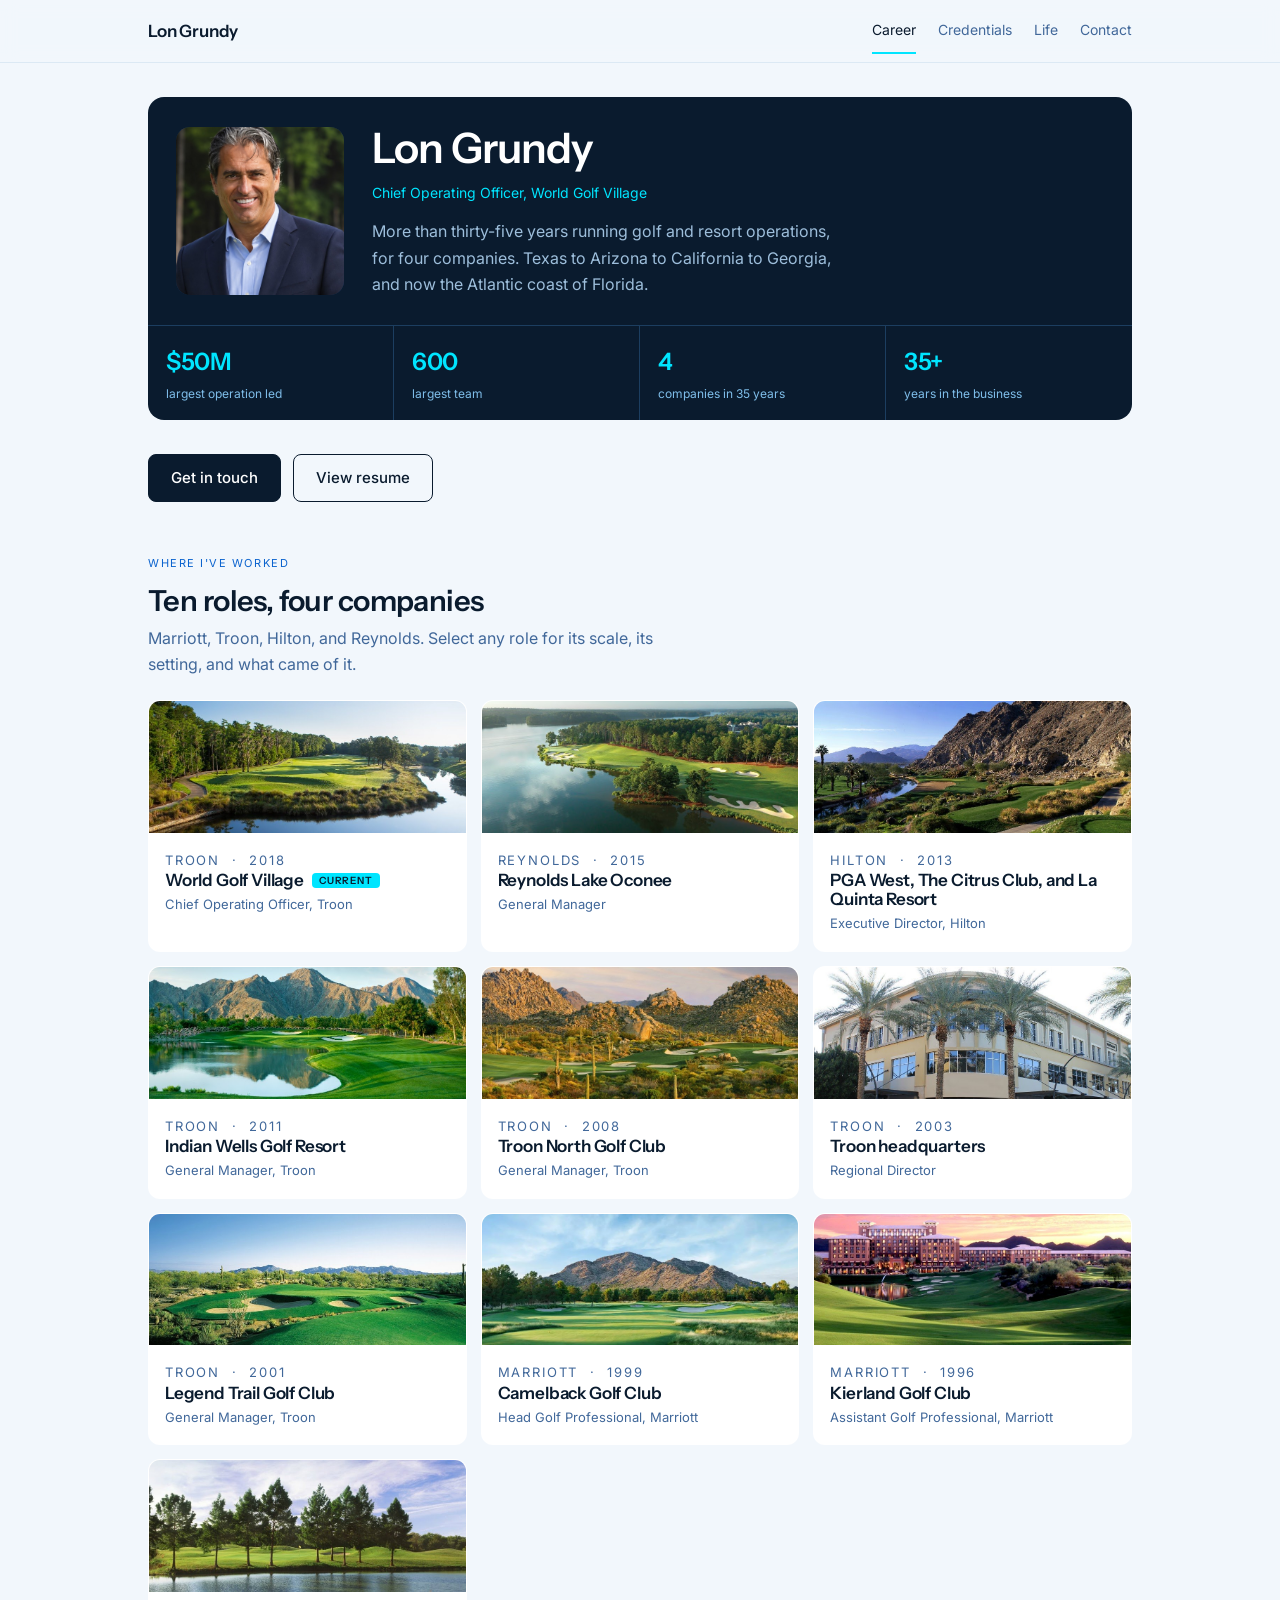
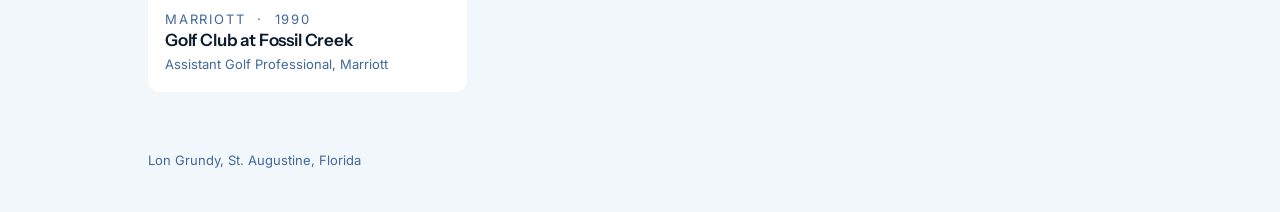
==== index.html @ 01313cba "Add files via upload" ====
<!DOCTYPE html>
<html lang="en">
<head>
<meta charset="utf-8">
<meta name="viewport" content="width=device-width, initial-scale=1">
<title>Lon Grundy — golf and resort operations</title>
<meta name="description" content="More than thirty-five years running golf and resort operations for four companies: Marriott, Troon, Hilton and Reynolds. Currently Chief Operating Officer at World Golf Village.">
<meta property="og:title" content="Lon Grundy — golf and resort operations">
<meta property="og:description" content="More than thirty-five years, four companies. Currently COO at World Golf Village.">
<meta property="og:type" content="profile">
<meta property="og:url" content="https://longrundy.com">
<meta property="og:image" content="https://longrundy.com/lon.jpg">
<link rel="preconnect" href="https://fonts.googleapis.com">
<link rel="preconnect" href="https://fonts.gstatic.com" crossorigin>
<link href="https://fonts.googleapis.com/css2?family=Instrument+Sans:wght@400;500;600&family=Inter:wght@400;500;600&display=swap" rel="stylesheet">
<link rel="stylesheet" href="styles.css">
</head>
<body>

<a class="skip" href="#main">Skip to content</a>

<header class="topbar">
  <div class="wrap topbar-in">
    <a class="brand" href="#career">Lon Grundy</a>
    <nav class="nav" aria-label="Sections">
      <a href="#career" data-nav="career">Career</a>
      <a href="#credentials" data-nav="credentials">Credentials</a>
      <a href="#life" data-nav="life">Life</a>
      <a href="#contact" data-nav="contact">Contact</a>
    </nav>
  </div>
</header>

<main id="main">

  <article class="view" id="view-career" data-title="Career">
    <div class="wrap">

      <section class="hero-band">
        <div class="hero-top">
          <img class="hero-portrait" src="lon.jpg" alt="Lon Grundy" onerror="this.style.visibility='hidden'">
          <div>
            <h1>Lon Grundy</h1>
            <p class="hero-role">Chief Operating Officer, World Golf Village</p>
            <p class="hero-lede">More than thirty-five years running golf and resort operations, for four companies. Texas to Arizona to California to Georgia, and now the Atlantic coast of Florida.</p>
          </div>
        </div>
        <div class="hero-stats">
          <div><b>$50M</b><span>largest operation led</span></div>
          <div><b>600</b><span>largest team</span></div>
          <div><b>4</b><span>companies in 35 years</span></div>
          <div><b>35+</b><span>years in the business</span></div>
        </div>
      </section>

      <p class="btnrow" style="margin: 0 0 52px;">
        <a class="btn btn-solid" href="mailto:lon@longrundy.com">Get in touch</a>
        <a class="btn" href="Grundy,%20Lon%20Resume.pdf">View resume</a>
      </p>

      <section class="sec">
        <p class="label">WHERE I'VE WORKED</p>
        <h2>Ten roles, four companies</h2>
        <p class="sec-intro">Marriott, Troon, Hilton, and Reynolds. Select any role for its scale, its setting, and what came of it.</p>
        <div class="grid">
          <a class="card" href="#wgv">
            <img class="card-img" src="wgv.jpg" alt="A course at World Golf Village" loading="lazy" onerror="this.style.visibility='hidden'">
            <div class="card-body">
              <p class="card-label">TROON &nbsp;&middot;&nbsp; 2018</p>
              <h3>World Golf Village<span class="card-now">CURRENT</span></h3>
              <p>Chief Operating Officer, Troon</p>
            </div>
          </a>
          <a class="card" href="#reynolds">
            <img class="card-img" src="reynolds.jpg" alt="A course at Reynolds Lake Oconee" loading="lazy" onerror="this.style.visibility='hidden'">
            <div class="card-body">
              <p class="card-label">REYNOLDS &nbsp;&middot;&nbsp; 2015</p>
              <h3>Reynolds Lake Oconee</h3>
              <p>General Manager</p>
            </div>
          </a>
          <a class="card" href="#pgawest">
            <img class="card-img" src="pgawest.jpg" alt="A course at PGA West, The Citrus Club, and La Quinta Resort" loading="lazy" onerror="this.style.visibility='hidden'">
            <div class="card-body">
              <p class="card-label">HILTON &nbsp;&middot;&nbsp; 2013</p>
              <h3>PGA West, The Citrus Club, and La Quinta Resort</h3>
              <p>Executive Director, Hilton</p>
            </div>
          </a>
          <a class="card" href="#indianwells">
            <img class="card-img" src="indianwells.jpg" alt="A course at Indian Wells Golf Resort" loading="lazy" onerror="this.style.visibility='hidden'">
            <div class="card-body">
              <p class="card-label">TROON &nbsp;&middot;&nbsp; 2011</p>
              <h3>Indian Wells Golf Resort</h3>
              <p>General Manager, Troon</p>
            </div>
          </a>
          <a class="card" href="#troonnorth">
            <img class="card-img" src="troonnorth.jpg" alt="A course at Troon North Golf Club" loading="lazy" onerror="this.style.visibility='hidden'">
            <div class="card-body">
              <p class="card-label">TROON &nbsp;&middot;&nbsp; 2008</p>
              <h3>Troon North Golf Club</h3>
              <p>General Manager, Troon</p>
            </div>
          </a>
          <a class="card" href="#troon">
            <img class="card-img" src="troon.jpg" alt="A course at Troon headquarters" loading="lazy" onerror="this.style.visibility='hidden'">
            <div class="card-body">
              <p class="card-label">TROON &nbsp;&middot;&nbsp; 2003</p>
              <h3>Troon headquarters</h3>
              <p>Regional Director</p>
            </div>
          </a>
          <a class="card" href="#legendtrail">
            <img class="card-img" src="legendtrail.jpg" alt="A course at Legend Trail Golf Club" loading="lazy" onerror="this.style.visibility='hidden'">
            <div class="card-body">
              <p class="card-label">TROON &nbsp;&middot;&nbsp; 2001</p>
              <h3>Legend Trail Golf Club</h3>
              <p>General Manager, Troon</p>
            </div>
          </a>
          <a class="card" href="#camelback">
            <img class="card-img" src="camelback.jpg" alt="A course at Camelback Golf Club" loading="lazy" onerror="this.style.visibility='hidden'">
            <div class="card-body">
              <p class="card-label">MARRIOTT &nbsp;&middot;&nbsp; 1999</p>
              <h3>Camelback Golf Club</h3>
              <p>Head Golf Professional, Marriott</p>
            </div>
          </a>
          <a class="card" href="#kierland">
            <img class="card-img" src="kierland.jpg" alt="A course at Kierland Golf Club" loading="lazy" onerror="this.style.visibility='hidden'">
            <div class="card-body">
              <p class="card-label">MARRIOTT &nbsp;&middot;&nbsp; 1996</p>
              <h3>Kierland Golf Club</h3>
              <p>Assistant Golf Professional, Marriott</p>
            </div>
          </a>
          <a class="card" href="#fossilcreek">
            <img class="card-img" src="fossilcreek.jpg" alt="A course at Golf Club at Fossil Creek" loading="lazy" onerror="this.style.visibility='hidden'">
            <div class="card-body">
              <p class="card-label">MARRIOTT &nbsp;&middot;&nbsp; 1990</p>
              <h3>Golf Club at Fossil Creek</h3>
              <p>Assistant Golf Professional, Marriott</p>
            </div>
          </a>
        </div>
      </section>
    </div>
  </article>

  <article class="view" id="view-wgv" data-title="World Golf Village" hidden>
    <div class="wrap">
      <a class="back" href="#career">&larr; All roles</a>
      <header class="club-head">
        <p class="label">TROON &nbsp;&middot;&nbsp; 2018</p>
        <h1>World Golf Village</h1>
        <p class="meta">Chief Operating Officer, Troon. St. Augustine, Florida. 2018 to present.</p>
      </header>
      <figure class="club-shot"><img src="wgv.jpg" alt="A course at World Golf Village" loading="lazy" onerror="this.closest('.club-shot').remove()"></figure>
      <div class="strip"><div><b>75k</b><span>rounds a year</span></div><div><b>160</b><span>associates</span></div><div><b>700</b><span>club members</span></div><div><b>2</b><span>championship courses</span></div></div>
      <p class="body-copy">Overall management of the King &amp; Bear and Slammer &amp; Squire courses for the world's largest golf management company. Two top-ranked championship courses, a team of 160 associates, and two clubhouses with two restaurants and two retail shops serving 700 club members plus guests of a 300-room Marriott resort. Golf, retail, food and beverage, catering, membership, marketing, agronomy, accounting, and human resources all report in.</p>
      <p class="btnrow" style="margin-top:30px;"><a class="btn" href="#career">Back to all roles</a></p>
    </div>
  </article>

  <article class="view" id="view-reynolds" data-title="Reynolds Lake Oconee" hidden>
    <div class="wrap">
      <a class="back" href="#career">&larr; All roles</a>
      <header class="club-head">
        <p class="label">REYNOLDS &nbsp;&middot;&nbsp; 2015</p>
        <h1>Reynolds Lake Oconee</h1>
        <p class="meta">General Manager. Greensboro, Georgia. 2015 to 2018.</p>
      </header>
      <figure class="club-shot"><img src="reynolds.jpg" alt="A course at Reynolds Lake Oconee" loading="lazy" onerror="this.closest('.club-shot').remove()"></figure>
      <div class="strip"><div><b>$40M</b><span>annual revenue</span></div><div><b>600</b><span>employees</span></div><div><b>117</b><span>holes of golf</span></div><div><b>3,500</b><span>memberships</span></div></div>
      <p class="body-copy">All operations across roughly 11,000 acres in northeast Georgia: 117 holes designed by some of the biggest names in the game, six clubhouses, six food and beverage outlets, eleven retail outlets, the Reynolds Kingdom of Golf, four marinas, a wellness center, four pools, two water parks, an award-winning tennis center, and four family parks.</p>
        <p class="label">WHAT CAME OF IT</p>
        <ul class="wins">
          <li>Member dues up 23 percent, golf revenue up 15 percent, food and beverage up 58 percent, and golf retail up 24 percent during my initial tenure.</li>
          <li>Recruited and developed seven new director-level department heads, and created two new roles, golf sales director and events director, to drive outside business for golf, weddings, and corporate meetings.</li>
          <li>Opened The National Tavern, a non-traditional gastropub that produces more covers than every other restaurant on property combined.</li>
          <li>Renovated and reopened Eighty8 Kitchen + Cocktails, which beat every historical figure recorded before the renovation in its first year.</li>
          <li>Built the first daily member and guest feedback program at Reynolds and collected more than 15,000 surveys in two years.</li>
          <li>Rebuilt a poolside cafe into a year-round market with grab-and-go and made-to-order menus, and added poolside food and beverage service.</li>
          <li>Negotiated a six-course turf equipment lease and a 470-car golf fleet lease with service and preventative maintenance included.</li>
          <li>Expanded indoor instruction at Reynolds Kingdom of Golf with two enclosed bays and three covered open-air areas for year-round teaching.</li>
        </ul>
      <p class="btnrow" style="margin-top:30px;"><a class="btn" href="#career">Back to all roles</a></p>
    </div>
  </article>

  <article class="view" id="view-pgawest" data-title="PGA West, The Citrus Club, and La Quinta Resort" hidden>
    <div class="wrap">
      <a class="back" href="#career">&larr; All roles</a>
      <header class="club-head">
        <p class="label">HILTON &nbsp;&middot;&nbsp; 2013</p>
        <h1>PGA West, The Citrus Club, and La Quinta Resort</h1>
        <p class="meta">Executive Director, Hilton. La Quinta, California. 2013 to 2015.</p>
      </header>
      <figure class="club-shot"><img src="pgawest.jpg" alt="A course at PGA West, The Citrus Club, and La Quinta Resort" loading="lazy" onerror="this.closest('.club-shot').remove()"></figure>
      <div class="strip"><div><b>$50M</b><span>annual revenue</span></div><div><b>300k</b><span>rounds a year</span></div><div><b>525</b><span>on the team</span></div><div><b>9</b><span>championship courses</span></div></div>
      <p class="body-copy">One of the largest golf operations in the United States. Nine championship courses hosting a PGA Tour event, five clubhouses and six turf care facilities, serving 2,400 private members and guests of an 800-room Waldorf Astoria resort, with $5.5 million in annual club food and beverage and $3.5 million in club retail.</p>
        <p class="label">WHAT CAME OF IT</p>
        <ul class="wins">
          <li>Led a business restructure creating a senior golf leadership team of three general managers and a director of agronomy, moving retail, food and beverage, receiving, and clubhouse maintenance out of a centralized off-site function and into on-property ownership.</li>
          <li>Contracted retail purchasing through Troon across all five shops, adding half a million dollars of retail revenue in one year.</li>
          <li>Led a multi-million dollar renovation of a 60,000 square foot member-only clubhouse, moving the golf shop to the first floor for easier check-in and creating a patio cafe and an upscale second-floor dining room with a terrace. Sold 138 memberships in 2014 and secured 230 more in a bulk deal with a nearby residential development.</li>
          <li>Managed two major floods requiring $5 million of course repairs, working directly with insurance adjusters and golf course construction contractors across nine courses.</li>
          <li>Built a five-person club engineering team focused on asset preservation and preventative maintenance across twelve buildings.</li>
          <li>Created a smartphone-friendly employee recognition program that tripled participation and was adopted by the 800-room Waldorf Astoria for its 1,300 employees.</li>
          <li>Implemented a guest loyalty feedback program adopted by every Hilton property with golf on site.</li>
          <li>Negotiated the transition from owned to leased turf equipment across nine courses and a 580-car golf fleet lease.</li>
        </ul>
      <p class="btnrow" style="margin-top:30px;"><a class="btn" href="#career">Back to all roles</a></p>
    </div>
  </article>

  <article class="view" id="view-indianwells" data-title="Indian Wells Golf Resort" hidden>
    <div class="wrap">
      <a class="back" href="#career">&larr; All roles</a>
      <header class="club-head">
        <p class="label">TROON &nbsp;&middot;&nbsp; 2011</p>
        <h1>Indian Wells Golf Resort</h1>
        <p class="meta">General Manager, Troon. Indian Wells, California. 2011 to 2013.</p>
      </header>
      <figure class="club-shot"><img src="indianwells.jpg" alt="A course at Indian Wells Golf Resort" loading="lazy" onerror="this.closest('.club-shot').remove()"></figure>
      <div class="strip"><div><b>$12.5M</b><span>annual revenue</span></div><div><b>83k</b><span>rounds a year</span></div><div><b>225</b><span>on the team</span></div><div><b>2</b><span>championship courses</span></div></div>
      <p class="body-copy">A city-owned resort operation with a 60,000 square foot clubhouse serving 5,000 residents and four on-site resort partners with 950 hotel rooms, plus a $4.5 million food and beverage operation and a retail center recognized among the top 100 golf shops in America.</p>
        <p class="label">WHAT CAME OF IT</p>
        <ul class="wins">
          <li>Improved financials by more than $1 million in my first year, delivering the club's first profitable year, and its first profitable year in food and beverage.</li>
          <li>Improved financials by more than $600,000 in the first six months.</li>
          <li>Earned a facility of the year nomination at the Troon annual conference in 2012.</li>
          <li>Appointed with one year left on the management contract, then successfully renewed it in 2012.</li>
          <li>Raised associate satisfaction 9 percent with a rewards and recognition program built around communication and continuous improvement.</li>
          <li>Moved the club off aging owned assets onto capital leases for turf equipment, golf cars, and facility technology, and managed $300,000 of capital projects a year.</li>
        </ul>
      <p class="btnrow" style="margin-top:30px;"><a class="btn" href="#career">Back to all roles</a></p>
    </div>
  </article>

  <article class="view" id="view-troonnorth" data-title="Troon North Golf Club" hidden>
    <div class="wrap">
      <a class="back" href="#career">&larr; All roles</a>
      <header class="club-head">
        <p class="label">TROON &nbsp;&middot;&nbsp; 2008</p>
        <h1>Troon North Golf Club</h1>
        <p class="meta">General Manager, Troon. Scottsdale, Arizona. 2008 to 2011.</p>
      </header>
      <figure class="club-shot"><img src="troonnorth.jpg" alt="A course at Troon North Golf Club" loading="lazy" onerror="this.closest('.club-shot').remove()"></figure>
      <div class="strip"><div><b>$13M</b><span>annual revenue</span></div><div><b>72k</b><span>rounds a year</span></div><div><b>120</b><span>on the team</span></div><div><b>2</b><span>top-ranked courses</span></div></div>
      <p class="body-copy">Troon's flagship facility and the only owned asset of the world's largest golf management company. A 40,000 square foot clubhouse serving 150 golfing members and an on-site Four Seasons partner with 205 casitas, a $2.5 million food and beverage operation, and a top 100 golf shop turning $2 million a year.</p>
        <p class="label">WHAT CAME OF IT</p>
        <ul class="wins">
          <li>Improved financials by more than $1 million.</li>
          <li>Recognized as most improved facility at the Troon annual conference in 2011, and nominated for general manager of the year in 2010.</li>
          <li>Raised associate satisfaction 22 percent in two years with a recognition program built on text voting, which became a Troon best practice.</li>
          <li>Delivered the largest food and beverage revenue in the history of the club.</li>
          <li>Created a logo and marketing campaign that opened the restaurant to the local community for breakfast, lunch, and dinner seven days a week for the first time.</li>
          <li>Grew total facility revenue 12 percent by shifting marketing dollars into payroll and doubling the sales staff.</li>
        </ul>
      <p class="btnrow" style="margin-top:30px;"><a class="btn" href="#career">Back to all roles</a></p>
    </div>
  </article>

  <article class="view" id="view-troon" data-title="Troon headquarters" hidden>
    <div class="wrap">
      <a class="back" href="#career">&larr; All roles</a>
      <header class="club-head">
        <p class="label">TROON &nbsp;&middot;&nbsp; 2003</p>
        <h1>Troon headquarters</h1>
        <p class="meta">Regional Director. Scottsdale, Arizona. 2003 to 2008.</p>
      </header>
      <figure class="club-shot"><img src="troon.jpg" alt="A course at Troon headquarters" loading="lazy" onerror="this.closest('.club-shot').remove()"></figure>
      <div class="strip"><div><b>8</b><span>facilities opened</span></div><div><b>30</b><span>courses reviewed in Japan</span></div><div><b>5</b><span>Caribbean islands</span></div></div>
      <p class="body-copy">Oversight of multiple facilities spanning new development projects, private clubs, resorts, and daily fee clubs, in markets from Arizona to Florida and on to five Caribbean islands and Japan. Managed owner relationships and served as the resource for on-site management teams.</p>
        <p class="label">WHAT CAME OF IT</p>
        <ul class="wins">
          <li>Opened eight new facilities from the earliest stages of course and clubhouse construction, coordinating course equipment, clubhouse furnishings, golf cars, and operating supplies.</li>
          <li>Prepared five-year proformas, first-year budgets, business plans, and operating procedures, plus logos, websites, collateral, and first-year marketing plans.</li>
          <li>Led a 90-day due diligence review of a 30-course portfolio in Japan for a Troon investor and partner, delivering financial and physical condition reports with photography and a staff and service survey for every facility.</li>
        </ul>
      <p class="btnrow" style="margin-top:30px;"><a class="btn" href="#career">Back to all roles</a></p>
    </div>
  </article>

  <article class="view" id="view-legendtrail" data-title="Legend Trail Golf Club" hidden>
    <div class="wrap">
      <a class="back" href="#career">&larr; All roles</a>
      <header class="club-head">
        <p class="label">TROON &nbsp;&middot;&nbsp; 2001</p>
        <h1>Legend Trail Golf Club</h1>
        <p class="meta">General Manager, Troon. Scottsdale, Arizona. 2001 to 2003.</p>
      </header>
      <figure class="club-shot"><img src="legendtrail.jpg" alt="A course at Legend Trail Golf Club" loading="lazy" onerror="this.closest('.club-shot').remove()"></figure>
      <div class="strip"><div><b>$6M</b><span>annual revenue</span></div><div><b>38k</b><span>rounds a year</span></div><div><b>60</b><span>on the team</span></div><div><b>800</b><span>residents served</span></div></div>
      <p class="body-copy">One 18-hole championship course serving a residential community still completing its build out, alongside visitors to the Scottsdale resort destination.</p>
        <p class="label">WHAT CAME OF IT</p>
        <ul class="wins">
          <li>Protected a developer-owned asset through the difficult period following September 11 while the residential community completed its build out.</li>
          <li>Managed the sale of the facility on completion, working with brokers and buyers on the owner's behalf through a successful transition to new ownership.</li>
        </ul>
      <p class="btnrow" style="margin-top:30px;"><a class="btn" href="#career">Back to all roles</a></p>
    </div>
  </article>

  <article class="view" id="view-camelback" data-title="Camelback Golf Club" hidden>
    <div class="wrap">
      <a class="back" href="#career">&larr; All roles</a>
      <header class="club-head">
        <p class="label">MARRIOTT &nbsp;&middot;&nbsp; 1999</p>
        <h1>Camelback Golf Club</h1>
        <p class="meta">Head Golf Professional, Marriott. Scottsdale, Arizona. 1999 to 2001, and Assistant Professional 1993 to 1996.</p>
      </header>
      <figure class="club-shot"><img src="camelback.jpg" alt="A course at Camelback Golf Club" loading="lazy" onerror="this.closest('.club-shot').remove()"></figure>
      <div class="strip"><div><b>75k</b><span>rounds a year</span></div><div><b>90</b><span>on the team</span></div><div><b>150</b><span>golfing members</span></div><div><b>2</b><span>championship courses</span></div></div>
      <p class="body-copy">The foundation of my hospitality training with Marriott, and the place my election to PGA membership in 1999 turned into a first upper-level management role. I first arrived in 1993 as an assistant professional, a transfer from Texas, to learn the business at Marriott Golf's flagship property alongside resort play from Camelback Inn.</p>
      <p class="btnrow" style="margin-top:30px;"><a class="btn" href="#career">Back to all roles</a></p>
    </div>
  </article>

  <article class="view" id="view-kierland" data-title="Kierland Golf Club" hidden>
    <div class="wrap">
      <a class="back" href="#career">&larr; All roles</a>
      <header class="club-head">
        <p class="label">MARRIOTT &nbsp;&middot;&nbsp; 1996</p>
        <h1>Kierland Golf Club</h1>
        <p class="meta">Assistant Golf Professional, Marriott. Scottsdale, Arizona. 1996 to 1999.</p>
      </header>
      <figure class="club-shot"><img src="kierland.jpg" alt="A course at Kierland Golf Club" loading="lazy" onerror="this.closest('.club-shot').remove()"></figure>
      <div class="strip"><div><b>60k</b><span>rounds a year</span></div><div><b>50</b><span>on the team</span></div><div><b>27</b><span>holes</span></div></div>
      <p class="body-copy">On the opening crew of a new 27-hole championship course serving daily fee play at a resort destination.</p>
      <p class="btnrow" style="margin-top:30px;"><a class="btn" href="#career">Back to all roles</a></p>
    </div>
  </article>

  <article class="view" id="view-fossilcreek" data-title="Golf Club at Fossil Creek" hidden>
    <div class="wrap">
      <a class="back" href="#career">&larr; All roles</a>
      <header class="club-head">
        <p class="label">MARRIOTT &nbsp;&middot;&nbsp; 1990</p>
        <h1>Golf Club at Fossil Creek</h1>
        <p class="meta">Assistant Golf Professional, Marriott. Fort Worth, Texas. 1990 to 1993.</p>
      </header>
      <figure class="club-shot"><img src="fossilcreek.jpg" alt="A course at Golf Club at Fossil Creek" loading="lazy" onerror="this.closest('.club-shot').remove()"></figure>
      <div class="strip"><div><b>38k</b><span>rounds a year</span></div><div><b>60</b><span>on the team</span></div><div><b>100</b><span>golfing members</span></div><div><b>18</b><span>Palmer holes</span></div></div>
      <p class="body-copy">Eighteen holes of Arnold Palmer design serving 100 golfing members and daily fee play from across the metroplex. Where it started.</p>
      <p class="btnrow" style="margin-top:30px;"><a class="btn" href="#career">Back to all roles</a></p>
    </div>
  </article>

  <article class="view" id="view-credentials" data-title="Credentials" hidden>
    <div class="wrap">
      <div class="club-head" style="margin-top:38px;">
        <p class="label">BACKGROUND</p>
        <h1>Credentials</h1>
        <div class="rule"></div>
        <p class="meta">Elected to PGA membership in 1999.</p>
      </div>
      <section class="sec split">
        <div>
          <p class="label">EDUCATION</p>
          <div class="cred">
            <p class="card-label">1996 &ndash; 1999</p>
            <h3>PGA of America</h3>
            <p>Club management</p>
          </div>
          <div class="cred">
            <p class="card-label">1991 &ndash; 1993</p>
            <h3>University of North Texas</h3>
            <p>Business marketing</p>
          </div>
        </div>
        <div>
          <p class="label">SYSTEMS AND SKILLS</p>
          <ul class="skills">
            <li>Jonas, Micros, and Abacus club software</li>
            <li>EZ Links and Vision Perfect</li>
            <li>Oracle and Pipeline CRM</li>
            <li>Excel, Word, and PowerPoint</li>
            <li>Web design and HTML</li>
            <li>Broadcast email design and delivery</li>
            <li>Database management</li>
            <li>Photoshop and Illustrator</li>
            <li>Graphic design and photography</li>
          </ul>
        </div>
      </section>
    </div>
  </article>

  <article class="view" id="view-life" data-title="Life" hidden>
    <div class="wrap">
      <div class="club-head" style="margin-top:38px;">
        <p class="label">OFF THE CLOCK</p>
        <h1>A little about me</h1>
        <div class="rule"></div>
      </div>
      <section class="sec life">
        <div>
          <figure><img src="personal.jpg" alt="Lon Grundy with his family" loading="lazy" onerror="this.closest('figure').remove()"></figure>
          <p>Hi, I'm Lon Grundy. Not Ron or Lou, though I'll let Juan Grande slide on occasion.</p>
          <p>I grew up in Fort Worth, Texas, where you'd find me at the local golf course either scrubbing clubs and dodging balls in the range picker or hunting birdies with a bag on my back. I had no idea the sport would turn into a career. First as a golf professional at Camelback in Scottsdale, then as a general manager with Troon, and eventually as executive director for Hilton's golf operations at PGA West, The Citrus Club, and La Quinta Resort in Palm Springs.</p>
          <p>I came back to my southern roots for a move to Georgia and Reynolds Lake Oconee, then relocated to Florida in 2018 with my wife Kim and our two boys, Ethan and Hayden, who are enjoying life at the beach. Kim is working on her second novel. The boys are working on their second helping of whatever is on the table.</p>
        </div>
        <dl class="facts">
          <div class="fact"><dt>MY MANTRA</dt><dd>Let things unfold organically</dd></div>
          <div class="fact"><dt>MY WORKOUT</dt><dd>Plank regularly for a strong core and calloused elbows</dd></div>
          <div class="fact"><dt>MY CURE-ALL</dt><dd>Chips and salsa with a good marg</dd></div>
          <div class="fact"><dt>MY MOVIE FIX</dt><dd>Tin Cup and Something About Mary. I can quote every line</dd></div>
          <div class="fact"><dt>MY IDEAL DAY</dt><dd>Beach time with the family and Bob Marley turned up high</dd></div>
        </dl>
      </section>
    </div>
  </article>

  <article class="view" id="view-contact" data-title="Contact" hidden>
    <div class="wrap">
      <div class="club-head" style="margin-top:38px;">
        <p class="label">GET IN TOUCH</p>
        <h1>Let's talk</h1>
      </div>
      <section class="contact">
        <h2>References available on request</h2>
        <div class="rule"></div>
        <p>The fastest way to reach me is email. I'm in St. Augustine, Florida, on Eastern time.</p>
        <p class="btnrow" style="margin-top:24px;">
          <a class="btn btn-solid" href="mailto:lon@longrundy.com">lon@longrundy.com</a>
          <a class="btn" href="https://www.linkedin.com/in/longrundy">LinkedIn</a>
        </p>
      </section>
    </div>
  </article>

</main>

<footer class="foot">
  <div class="wrap"><p>Lon Grundy, St. Augustine, Florida</p></div>
</footer>

<script>
(function () {
  var views = Array.prototype.slice.call(document.querySelectorAll('.view'));
  var navs = Array.prototype.slice.call(document.querySelectorAll('[data-nav]'));
  var ids = views.map(function (v) { return v.id.replace('view-', ''); });
  var top = ['career', 'credentials', 'life', 'contact'];

  function show(id) {
    if (ids.indexOf(id) === -1) { id = 'career'; }
    views.forEach(function (v) { v.hidden = v.id !== 'view-' + id; });
    var section = top.indexOf(id) === -1 ? 'career' : id;
    navs.forEach(function (a) {
      if (a.getAttribute('data-nav') === section) { a.setAttribute('aria-current', 'page'); }
      else { a.removeAttribute('aria-current'); }
    });
    var active = document.getElementById('view-' + id);
    if (active) { document.title = active.getAttribute('data-title') + ' — Lon Grundy'; }
    window.scrollTo(0, 0);
  }

  window.addEventListener('hashchange', function () {
    show(location.hash.replace('#', ''));
  });

  show(location.hash.replace('#', '') || 'career');
})();
</script>

</body>
</html>
---- styles.css ----
:root {
  --navy: #0A1B2E;
  --navy-2: #12335A;
  --navy-line: #1C3E60;
  --blue: #41689A;
  --blue-soft: #7FBEEA;
  --blue-tint: #DDEBF7;
  --line: #DCE9F4;
  --ice: #F2F7FC;
  --white: #FFFFFF;
  --neon: #00E5FF;
  --link: #0B63CE;
  --link-dark: #084BA0;
}

*, *::before, *::after { box-sizing: border-box; }
html { scroll-behavior: smooth; }

body {
  margin: 0;
  background: var(--ice);
  color: var(--navy);
  font-family: "Inter", system-ui, -apple-system, sans-serif;
  font-size: 16px;
  line-height: 1.65;
  -webkit-font-smoothing: antialiased;
}

h1, h2, h3 {
  font-family: "Instrument Sans", "Inter", sans-serif;
  font-weight: 600;
  margin: 0;
  line-height: 1.12;
  letter-spacing: -0.02em;
}

p { margin: 0 0 1rem; }
img { max-width: 100%; }
h1, h2, h3, p, li { overflow-wrap: break-word; }
a { color: var(--link-dark); }
:focus-visible { outline: 2px solid var(--link); outline-offset: 3px; }

.skip { position: absolute; left: -9999px; background: var(--navy); color: var(--white); padding: 12px 18px; z-index: 60; }
.skip:focus { left: 0; top: 0; }

.wrap { width: 100%; max-width: 1040px; margin: 0 auto; padding: 0 28px; }

/* header */
.topbar { position: sticky; top: 0; z-index: 20; background: rgba(242,247,252,0.94); backdrop-filter: saturate(160%) blur(8px); border-bottom: 1px solid var(--line); }
.topbar-in { display: flex; align-items: center; justify-content: space-between; gap: 18px; min-height: 62px; flex-wrap: wrap; }
.brand { font-family: "Instrument Sans", "Inter", sans-serif; font-weight: 600; font-size: 17px; text-decoration: none; color: var(--navy); letter-spacing: -0.01em; }
.nav { display: flex; align-items: center; gap: 22px; font-size: 14px; }
.nav a { color: var(--blue); text-decoration: none; padding: 10px 0; border-bottom: 2px solid transparent; }
.nav a:hover { color: var(--navy); }
.nav a[aria-current="page"] { color: var(--navy); border-bottom-color: var(--neon); }

/* hero band */
.hero-band { background: var(--navy); border-radius: 16px; overflow: hidden; margin: 34px 0 34px; }
.hero-top { display: grid; grid-template-columns: 168px minmax(0, 1fr); gap: 28px; padding: 28px; align-items: center; }
.hero-portrait { width: 100%; aspect-ratio: 1 / 1; object-fit: cover; object-position: center 18%; border-radius: 14px; display: block; background: var(--navy-2); }
.hero-top h1 { font-size: clamp(28px, 4.4vw, 42px); color: var(--white); }
.hero-role { font-size: 14px; color: var(--neon); margin: 9px 0 0; }
.hero-lede { font-size: 16px; color: #9DBEDB; margin: 14px 0 0; max-width: 48ch; }

.hero-stats { display: grid; grid-template-columns: repeat(4, minmax(0, 1fr)); border-top: 1px solid var(--navy-line); }
.hero-stats div { padding: 16px 18px; border-right: 1px solid var(--navy-line); }
.hero-stats div:last-child { border-right: 0; }
.hero-stats b { display: block; font-family: "Instrument Sans", "Inter", sans-serif; font-weight: 600; font-size: 24px; color: var(--neon); letter-spacing: -0.02em; }
.hero-stats span { display: block; font-size: 12px; color: var(--blue-soft); margin-top: 2px; }

.btnrow { display: flex; flex-wrap: wrap; gap: 12px; }
.btn { display: inline-block; font-size: 15px; font-weight: 500; text-decoration: none; padding: 11px 22px; border-radius: 8px; border: 1px solid var(--navy); color: var(--navy); background: transparent; transition: background 130ms ease, color 130ms ease; }
.btn:hover { background: var(--blue-tint); }
.btn-solid { background: var(--navy); color: var(--white); }
.btn-solid:hover { background: var(--navy-2); }

/* sections */
.sec { padding: 0 0 58px; }
.label { font-size: 11px; letter-spacing: 0.14em; color: var(--link); margin: 0 0 12px; }
.sec h2 { font-size: 29px; margin-bottom: 8px; }
.sec-intro { color: var(--blue); max-width: 56ch; margin-bottom: 22px; }
.rule { width: 56px; height: 5px; background: var(--neon); margin: 18px 0; }

/* club tiles */
.grid { display: grid; grid-template-columns: repeat(auto-fill, minmax(268px, 1fr)); gap: 14px; }
.card { display: block; background: var(--white); border-radius: 12px; overflow: hidden; text-decoration: none; color: inherit; border: 1px solid transparent; transition: border-color 130ms ease, transform 130ms ease; }
.card:hover { border-color: var(--neon); transform: translateY(-2px); }
.card-img { display: block; width: 100%; aspect-ratio: 2.4 / 1; object-fit: cover; background: var(--blue-tint); }
.card-body { padding: 13px 16px 16px; }
.card-label { font-size: 10px; letter-spacing: 0.14em; color: var(--link); margin: 0 0 5px; }
.card-body h3 { font-size: 17px; letter-spacing: -0.01em; }
.card-body p { font-size: 13px; color: var(--blue); margin: 4px 0 0; }
.card-now { display: inline-block; font-size: 10px; letter-spacing: 0.08em; color: var(--navy); background: var(--neon); border-radius: 4px; padding: 2px 7px; margin-left: 8px; vertical-align: 2px; }

/* club detail */
.back { display: inline-block; font-size: 14px; color: var(--link-dark); text-decoration: none; margin: 30px 0 26px; }
.back:hover { text-decoration: underline; }
.club-head { margin-bottom: 22px; }
.club-head h1 { font-size: clamp(27px, 4vw, 42px); max-width: 20ch; }
.club-head .meta { font-size: 15px; color: var(--blue); margin: 10px 0 0; }
.club-shot { margin: 0 0 16px; }
.club-shot img { display: block; width: 100%; max-width: 960px; height: auto; border-radius: 12px; background: var(--blue-tint); }

.strip { display: grid; grid-template-columns: repeat(auto-fit, minmax(132px, 1fr)); gap: 12px; max-width: 960px; margin: 0 0 30px; }
.strip div { background: var(--white); border-radius: 12px; padding: 16px 18px; }
.strip b { display: block; font-family: "Instrument Sans", "Inter", sans-serif; font-weight: 600; font-size: 24px; letter-spacing: -0.02em; }
.strip span { display: block; font-size: 12px; color: var(--blue); margin-top: 2px; }

.body-copy { color: var(--blue); max-width: 64ch; font-size: 17px; }
.wins { margin: 0; padding-left: 20px; max-width: 64ch; color: var(--blue); }
.wins li { margin-bottom: 11px; }

/* credentials */
.split { display: grid; grid-template-columns: repeat(auto-fit, minmax(280px, 1fr)); gap: 44px; }
.cred { border-top: 1px solid var(--line); padding: 16px 0; }
.cred .card-label { margin-bottom: 4px; }
.cred h3 { font-size: 19px; }
.cred p { font-size: 13px; color: var(--blue); margin: 3px 0 0; }
.skills { margin: 0; padding: 0; list-style: none; color: var(--blue); }
.skills li { padding: 9px 0; border-bottom: 1px solid var(--line); font-size: 15px; }

/* life */
.life { display: grid; grid-template-columns: minmax(0,1.15fr) minmax(0,1fr); gap: 40px; align-items: start; }
.life p { color: var(--blue); }
.life figure { margin: 0 0 22px; }
.life figure img { display: block; width: 100%; max-width: 420px; height: auto; border-radius: 12px; background: var(--blue-tint); }
.facts { margin: 0; padding: 22px; background: var(--white); border-radius: 12px; }
.fact { padding: 12px 0; border-bottom: 1px solid var(--line); }
.fact:first-child { padding-top: 0; }
.fact:last-child { border-bottom: 0; padding-bottom: 0; }
.facts dt { font-size: 10px; letter-spacing: 0.14em; color: var(--link); }
.facts dd { margin: 4px 0 0; font-family: "Instrument Sans", "Inter", sans-serif; font-weight: 500; font-size: 17px; letter-spacing: -0.01em; }

/* contact */
.contact { background: var(--navy); border-radius: 16px; padding: 42px 36px; margin-bottom: 58px; }
.contact h2 { color: var(--white); font-size: 31px; }
.contact p { color: #9DBEDB; max-width: 46ch; }
.contact .btn { border-color: var(--white); color: var(--white); }
.contact .btn:hover { background: rgba(255,255,255,0.12); }
.contact .btn-solid { background: var(--neon); color: var(--navy); border-color: var(--neon); }
.contact .btn-solid:hover { background: #5BEFFF; }

.foot { padding: 0 0 40px; font-size: 13px; color: var(--blue); }
.foot p { margin: 0; }

.view[hidden] { display: none; }

@media (max-width: 760px) {
  body { font-size: 15px; }
  .wrap { padding: 0 20px; }
  .hero-band { margin: 22px 0 28px; border-radius: 14px; }
  .hero-top { grid-template-columns: 1fr; gap: 20px; padding: 22px; }
  .hero-portrait { max-width: 180px; }
  .hero-stats { grid-template-columns: repeat(2, minmax(0,1fr)); }
  .hero-stats div:nth-child(2) { border-right: 0; }
  .hero-stats div:nth-child(1), .hero-stats div:nth-child(2) { border-bottom: 1px solid var(--navy-line); }
  .life { grid-template-columns: 1fr; gap: 28px; }
  .contact { padding: 30px 24px; border-radius: 14px; }
  .topbar-in { gap: 0; }
  .brand { flex: 1 1 100%; padding-top: 10px; }
  .nav {
    flex: 1 1 100%;
    justify-content: space-between;
    gap: 8px;
    font-size: 14px;
    padding-bottom: 2px;
  }
  .nav a { padding: 8px 0; }
  .btn { padding: 12px 20px; }
  .card-body { padding: 14px 16px 18px; }
}

@media (max-width: 400px) {
  .hero-top { padding: 18px; }
  .hero-portrait { max-width: 150px; }
  .hero-stats div { padding: 13px 14px; }
  .hero-stats b { font-size: 21px; }
  .strip { grid-template-columns: repeat(2, minmax(0, 1fr)); }
  .strip div { padding: 13px 14px; }
  .nav { font-size: 13px; }
}

@media (prefers-reduced-motion: reduce) { html { scroll-behavior: auto; } * { transition: none !important; } }
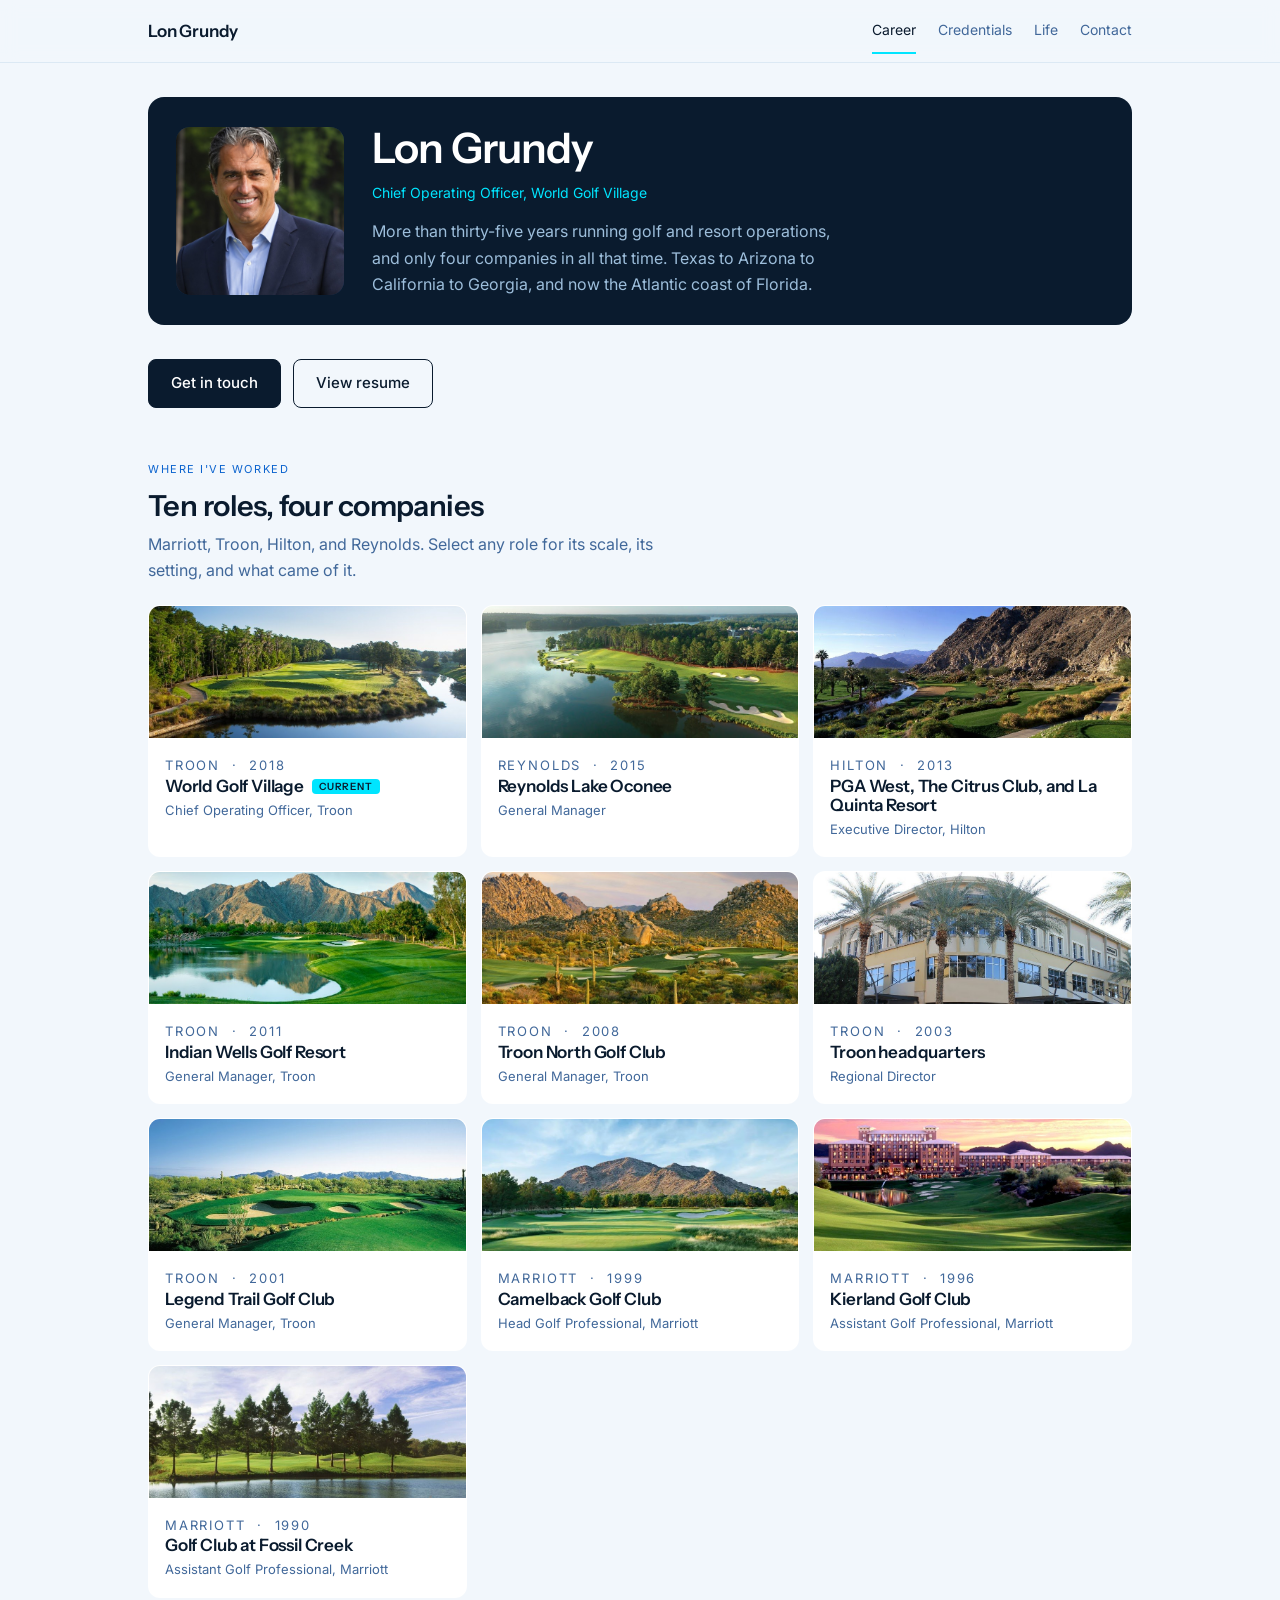
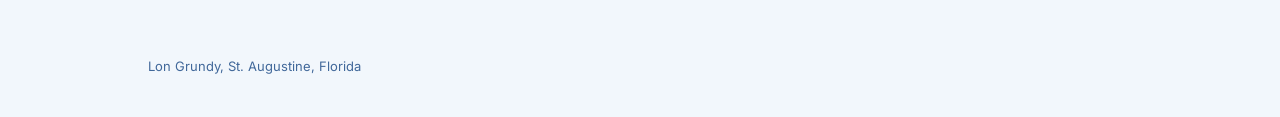
==== commit a1858222: "Add files via upload" ====
--- a/index.html
+++ b/index.html
@@ -42,14 +42,8 @@
           <div>
             <h1>Lon Grundy</h1>
             <p class="hero-role">Chief Operating Officer, World Golf Village</p>
-            <p class="hero-lede">More than thirty-five years running golf and resort operations, for four companies. Texas to Arizona to California to Georgia, and now the Atlantic coast of Florida.</p>
+            <p class="hero-lede">More than thirty-five years running golf and resort operations, and only four companies in all that time. Texas to Arizona to California to Georgia, and now the Atlantic coast of Florida.</p>
           </div>
-        </div>
-        <div class="hero-stats">
-          <div><b>$50M</b><span>largest operation led</span></div>
-          <div><b>600</b><span>largest team</span></div>
-          <div><b>4</b><span>companies in 35 years</span></div>
-          <div><b>35+</b><span>years in the business</span></div>
         </div>
       </section>
 
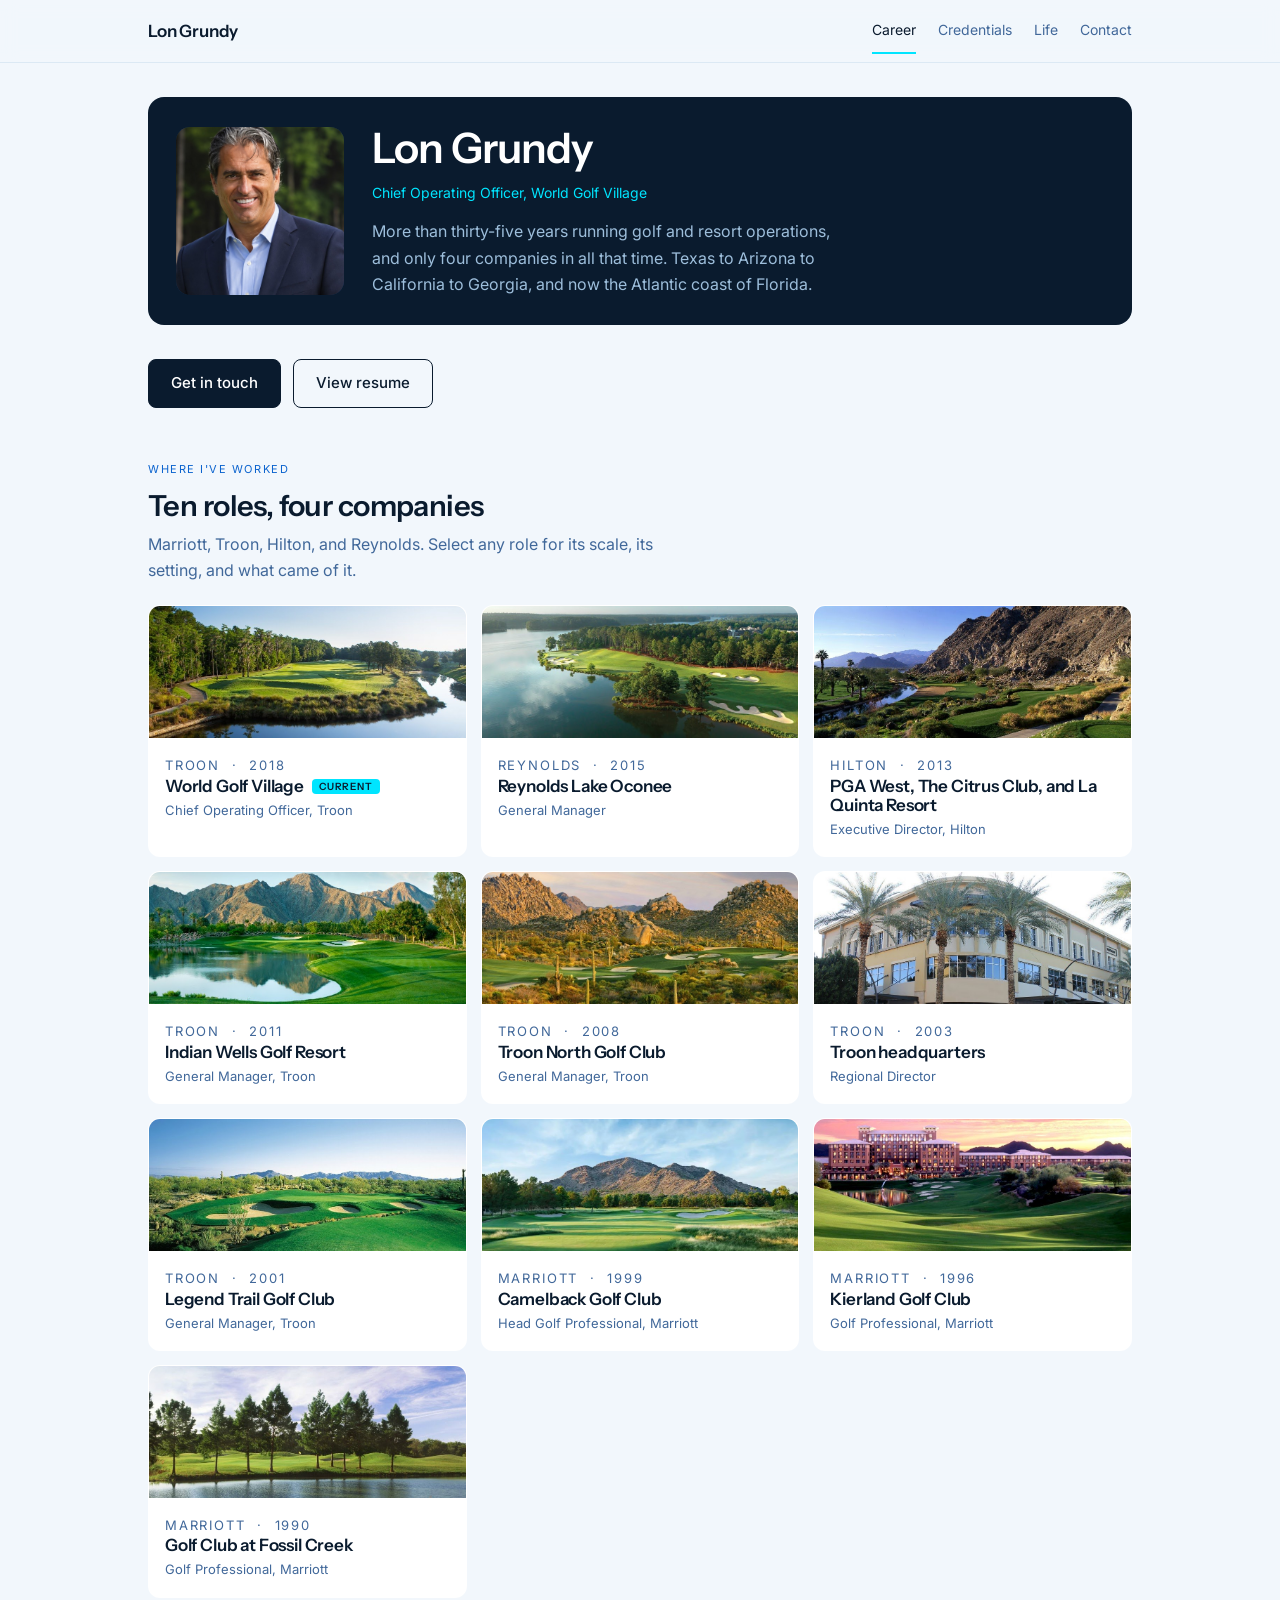
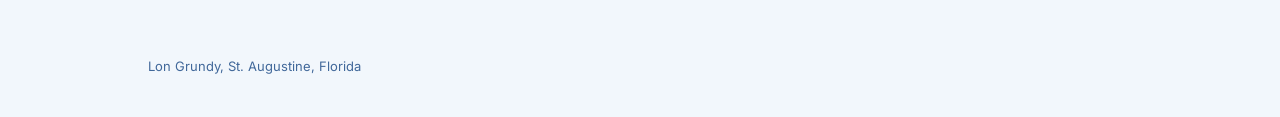
==== commit 13af7cc8: "Add files via upload" ====
--- a/index.html
+++ b/index.html
@@ -48,8 +48,8 @@
       </section>
 
       <p class="btnrow" style="margin: 0 0 52px;">
-        <a class="btn btn-solid" href="mailto:lon@longrundy.com">Get in touch</a>
-        <a class="btn" href="Grundy,%20Lon%20Resume.pdf">View resume</a>
+        <a class="btn btn-solid" href="mailto:lon@longrundy.com" target="_blank" rel="noopener">Get in touch</a>
+        <a class="btn" href="resume.html" target="_blank" rel="noopener">View resume</a>
       </p>
 
       <section class="sec">
@@ -126,7 +126,7 @@
             <div class="card-body">
               <p class="card-label">MARRIOTT &nbsp;&middot;&nbsp; 1996</p>
               <h3>Kierland Golf Club</h3>
-              <p>Assistant Golf Professional, Marriott</p>
+              <p>Golf Professional, Marriott</p>
             </div>
           </a>
           <a class="card" href="#fossilcreek">
@@ -134,7 +134,7 @@
             <div class="card-body">
               <p class="card-label">MARRIOTT &nbsp;&middot;&nbsp; 1990</p>
               <h3>Golf Club at Fossil Creek</h3>
-              <p>Assistant Golf Professional, Marriott</p>
+              <p>Golf Professional, Marriott</p>
             </div>
           </a>
         </div>
@@ -151,8 +151,8 @@
         <p class="meta">Chief Operating Officer, Troon. St. Augustine, Florida. 2018 to present.</p>
       </header>
       <figure class="club-shot"><img src="wgv.jpg" alt="A course at World Golf Village" loading="lazy" onerror="this.closest('.club-shot').remove()"></figure>
-      <div class="strip"><div><b>75k</b><span>rounds a year</span></div><div><b>160</b><span>associates</span></div><div><b>700</b><span>club members</span></div><div><b>2</b><span>championship courses</span></div></div>
-      <p class="body-copy">Overall management of the King &amp; Bear and Slammer &amp; Squire courses for the world's largest golf management company. Two top-ranked championship courses, a team of 160 associates, and two clubhouses with two restaurants and two retail shops serving 700 club members plus guests of a 300-room Marriott resort. Golf, retail, food and beverage, catering, membership, marketing, agronomy, accounting, and human resources all report in.</p>
+      <div class="strip"><div><b>160</b><span>employees</span></div><div><b>700</b><span>members</span></div><div><b>2</b><span>courses</span></div></div>
+      <p class="body-copy">Overall management of the King &amp; Bear and Slammer &amp; Squire courses for the world's largest golf management company. Two top-ranked championship courses, a team of 160 employees, and two clubhouses with two restaurants and two retail shops serving 700 club members plus guests of a 300-room Marriott resort. Golf, retail, food and beverage, catering, membership, marketing, agronomy, accounting, and human resources all report in.</p>
       <p class="btnrow" style="margin-top:30px;"><a class="btn" href="#career">Back to all roles</a></p>
     </div>
   </article>
@@ -166,8 +166,8 @@
         <p class="meta">General Manager. Greensboro, Georgia. 2015 to 2018.</p>
       </header>
       <figure class="club-shot"><img src="reynolds.jpg" alt="A course at Reynolds Lake Oconee" loading="lazy" onerror="this.closest('.club-shot').remove()"></figure>
-      <div class="strip"><div><b>$40M</b><span>annual revenue</span></div><div><b>600</b><span>employees</span></div><div><b>117</b><span>holes of golf</span></div><div><b>3,500</b><span>memberships</span></div></div>
-      <p class="body-copy">All operations across roughly 11,000 acres in northeast Georgia: 117 holes designed by some of the biggest names in the game, six clubhouses, six food and beverage outlets, eleven retail outlets, the Reynolds Kingdom of Golf, four marinas, a wellness center, four pools, two water parks, an award-winning tennis center, and four family parks.</p>
+      <div class="strip"><div><b>600</b><span>employees</span></div><div><b>3,500</b><span>members</span></div><div><b>117</b><span>holes</span></div></div>
+      <p class="body-copy">All operations across roughly 11,000 acres in northeast Georgia: 117 holes designed by some of the biggest names in the game, six clubhouses, six food and beverage outlets, eleven retail outlets, the Reynolds Kingdom of Golf, four marinas, a wellness center, four pools, two water parks, an award-winning tennis center, and four family parks. More than 600 employees serving 3,500 private club memberships, with services and amenities producing over $60 million in annual revenue.</p>
         <p class="label">WHAT CAME OF IT</p>
         <ul class="wins">
           <li>Member dues up 23 percent, golf revenue up 15 percent, food and beverage up 58 percent, and golf retail up 24 percent during my initial tenure.</li>
@@ -192,7 +192,7 @@
         <p class="meta">Executive Director, Hilton. La Quinta, California. 2013 to 2015.</p>
       </header>
       <figure class="club-shot"><img src="pgawest.jpg" alt="A course at PGA West, The Citrus Club, and La Quinta Resort" loading="lazy" onerror="this.closest('.club-shot').remove()"></figure>
-      <div class="strip"><div><b>$50M</b><span>annual revenue</span></div><div><b>300k</b><span>rounds a year</span></div><div><b>525</b><span>on the team</span></div><div><b>9</b><span>championship courses</span></div></div>
+      <div class="strip"><div><b>525</b><span>employees</span></div><div><b>2,400</b><span>members</span></div><div><b>9</b><span>courses</span></div></div>
       <p class="body-copy">One of the largest golf operations in the United States. Nine championship courses hosting a PGA Tour event, five clubhouses and six turf care facilities, serving 2,400 private members and guests of an 800-room Waldorf Astoria resort, with $5.5 million in annual club food and beverage and $3.5 million in club retail.</p>
         <p class="label">WHAT CAME OF IT</p>
         <ul class="wins">
@@ -218,7 +218,7 @@
         <p class="meta">General Manager, Troon. Indian Wells, California. 2011 to 2013.</p>
       </header>
       <figure class="club-shot"><img src="indianwells.jpg" alt="A course at Indian Wells Golf Resort" loading="lazy" onerror="this.closest('.club-shot').remove()"></figure>
-      <div class="strip"><div><b>$12.5M</b><span>annual revenue</span></div><div><b>83k</b><span>rounds a year</span></div><div><b>225</b><span>on the team</span></div><div><b>2</b><span>championship courses</span></div></div>
+      <div class="strip"><div><b>225</b><span>employees</span></div><div><b>2</b><span>courses</span></div></div>
       <p class="body-copy">A city-owned resort operation with a 60,000 square foot clubhouse serving 5,000 residents and four on-site resort partners with 950 hotel rooms, plus a $4.5 million food and beverage operation and a retail center recognized among the top 100 golf shops in America.</p>
         <p class="label">WHAT CAME OF IT</p>
         <ul class="wins">
@@ -226,7 +226,7 @@
           <li>Improved financials by more than $600,000 in the first six months.</li>
           <li>Earned a facility of the year nomination at the Troon annual conference in 2012.</li>
           <li>Appointed with one year left on the management contract, then successfully renewed it in 2012.</li>
-          <li>Raised associate satisfaction 9 percent with a rewards and recognition program built around communication and continuous improvement.</li>
+          <li>Raised employee satisfaction 9 percent with a rewards and recognition program built around communication and continuous improvement.</li>
           <li>Moved the club off aging owned assets onto capital leases for turf equipment, golf cars, and facility technology, and managed $300,000 of capital projects a year.</li>
         </ul>
       <p class="btnrow" style="margin-top:30px;"><a class="btn" href="#career">Back to all roles</a></p>
@@ -242,13 +242,13 @@
         <p class="meta">General Manager, Troon. Scottsdale, Arizona. 2008 to 2011.</p>
       </header>
       <figure class="club-shot"><img src="troonnorth.jpg" alt="A course at Troon North Golf Club" loading="lazy" onerror="this.closest('.club-shot').remove()"></figure>
-      <div class="strip"><div><b>$13M</b><span>annual revenue</span></div><div><b>72k</b><span>rounds a year</span></div><div><b>120</b><span>on the team</span></div><div><b>2</b><span>top-ranked courses</span></div></div>
+      <div class="strip"><div><b>120</b><span>employees</span></div><div><b>150</b><span>members</span></div><div><b>2</b><span>courses</span></div></div>
       <p class="body-copy">Troon's flagship facility and the only owned asset of the world's largest golf management company. A 40,000 square foot clubhouse serving 150 golfing members and an on-site Four Seasons partner with 205 casitas, a $2.5 million food and beverage operation, and a top 100 golf shop turning $2 million a year.</p>
         <p class="label">WHAT CAME OF IT</p>
         <ul class="wins">
           <li>Improved financials by more than $1 million.</li>
           <li>Recognized as most improved facility at the Troon annual conference in 2011, and nominated for general manager of the year in 2010.</li>
-          <li>Raised associate satisfaction 22 percent in two years with a recognition program built on text voting, which became a Troon best practice.</li>
+          <li>Raised employee satisfaction 22 percent in two years with a recognition program built on text voting, which became a Troon best practice.</li>
           <li>Delivered the largest food and beverage revenue in the history of the club.</li>
           <li>Created a logo and marketing campaign that opened the restaurant to the local community for breakfast, lunch, and dinner seven days a week for the first time.</li>
           <li>Grew total facility revenue 12 percent by shifting marketing dollars into payroll and doubling the sales staff.</li>
@@ -266,7 +266,7 @@
         <p class="meta">Regional Director. Scottsdale, Arizona. 2003 to 2008.</p>
       </header>
       <figure class="club-shot"><img src="troon.jpg" alt="A course at Troon headquarters" loading="lazy" onerror="this.closest('.club-shot').remove()"></figure>
-      <div class="strip"><div><b>8</b><span>facilities opened</span></div><div><b>30</b><span>courses reviewed in Japan</span></div><div><b>5</b><span>Caribbean islands</span></div></div>
+      
       <p class="body-copy">Oversight of multiple facilities spanning new development projects, private clubs, resorts, and daily fee clubs, in markets from Arizona to Florida and on to five Caribbean islands and Japan. Managed owner relationships and served as the resource for on-site management teams.</p>
         <p class="label">WHAT CAME OF IT</p>
         <ul class="wins">
@@ -287,7 +287,7 @@
         <p class="meta">General Manager, Troon. Scottsdale, Arizona. 2001 to 2003.</p>
       </header>
       <figure class="club-shot"><img src="legendtrail.jpg" alt="A course at Legend Trail Golf Club" loading="lazy" onerror="this.closest('.club-shot').remove()"></figure>
-      <div class="strip"><div><b>$6M</b><span>annual revenue</span></div><div><b>38k</b><span>rounds a year</span></div><div><b>60</b><span>on the team</span></div><div><b>800</b><span>residents served</span></div></div>
+      <div class="strip"><div><b>60</b><span>employees</span></div><div><b>1</b><span>course</span></div></div>
       <p class="body-copy">One 18-hole championship course serving a residential community still completing its build out, alongside visitors to the Scottsdale resort destination.</p>
         <p class="label">WHAT CAME OF IT</p>
         <ul class="wins">
@@ -304,11 +304,11 @@
       <header class="club-head">
         <p class="label">MARRIOTT &nbsp;&middot;&nbsp; 1999</p>
         <h1>Camelback Golf Club</h1>
-        <p class="meta">Head Golf Professional, Marriott. Scottsdale, Arizona. 1999 to 2001, and Assistant Professional 1993 to 1996.</p>
+        <p class="meta">Head Golf Professional, Marriott. Scottsdale, Arizona. 1999 to 2001, and Golf Professional 1993 to 1996.</p>
       </header>
       <figure class="club-shot"><img src="camelback.jpg" alt="A course at Camelback Golf Club" loading="lazy" onerror="this.closest('.club-shot').remove()"></figure>
-      <div class="strip"><div><b>75k</b><span>rounds a year</span></div><div><b>90</b><span>on the team</span></div><div><b>150</b><span>golfing members</span></div><div><b>2</b><span>championship courses</span></div></div>
-      <p class="body-copy">The foundation of my hospitality training with Marriott, and the place my election to PGA membership in 1999 turned into a first upper-level management role. I first arrived in 1993 as an assistant professional, a transfer from Texas, to learn the business at Marriott Golf's flagship property alongside resort play from Camelback Inn.</p>
+      <div class="strip"><div><b>90</b><span>employees</span></div><div><b>150</b><span>members</span></div><div><b>2</b><span>courses</span></div></div>
+      <p class="body-copy">The foundation of my hospitality training with Marriott, and the place my election to PGA membership in 1999 turned into a first upper-level management role. I first arrived in 1993 as a golf professional, a transfer from Texas, to learn the business at Marriott Golf's flagship property alongside resort play from Camelback Inn.</p>
       <p class="btnrow" style="margin-top:30px;"><a class="btn" href="#career">Back to all roles</a></p>
     </div>
   </article>
@@ -319,10 +319,10 @@
       <header class="club-head">
         <p class="label">MARRIOTT &nbsp;&middot;&nbsp; 1996</p>
         <h1>Kierland Golf Club</h1>
-        <p class="meta">Assistant Golf Professional, Marriott. Scottsdale, Arizona. 1996 to 1999.</p>
+        <p class="meta">Golf Professional, Marriott. Scottsdale, Arizona. 1996 to 1999.</p>
       </header>
       <figure class="club-shot"><img src="kierland.jpg" alt="A course at Kierland Golf Club" loading="lazy" onerror="this.closest('.club-shot').remove()"></figure>
-      <div class="strip"><div><b>60k</b><span>rounds a year</span></div><div><b>50</b><span>on the team</span></div><div><b>27</b><span>holes</span></div></div>
+      <div class="strip"><div><b>50</b><span>employees</span></div><div><b>27</b><span>holes</span></div></div>
       <p class="body-copy">On the opening crew of a new 27-hole championship course serving daily fee play at a resort destination.</p>
       <p class="btnrow" style="margin-top:30px;"><a class="btn" href="#career">Back to all roles</a></p>
     </div>
@@ -334,10 +334,10 @@
       <header class="club-head">
         <p class="label">MARRIOTT &nbsp;&middot;&nbsp; 1990</p>
         <h1>Golf Club at Fossil Creek</h1>
-        <p class="meta">Assistant Golf Professional, Marriott. Fort Worth, Texas. 1990 to 1993.</p>
+        <p class="meta">Golf Professional, Marriott. Fort Worth, Texas. 1990 to 1993.</p>
       </header>
       <figure class="club-shot"><img src="fossilcreek.jpg" alt="A course at Golf Club at Fossil Creek" loading="lazy" onerror="this.closest('.club-shot').remove()"></figure>
-      <div class="strip"><div><b>38k</b><span>rounds a year</span></div><div><b>60</b><span>on the team</span></div><div><b>100</b><span>golfing members</span></div><div><b>18</b><span>Palmer holes</span></div></div>
+      <div class="strip"><div><b>60</b><span>employees</span></div><div><b>100</b><span>members</span></div><div><b>1</b><span>course</span></div></div>
       <p class="body-copy">Eighteen holes of Arnold Palmer design serving 100 golfing members and daily fee play from across the metroplex. Where it started.</p>
       <p class="btnrow" style="margin-top:30px;"><a class="btn" href="#career">Back to all roles</a></p>
     </div>
@@ -390,20 +390,21 @@
         <h1>A little about me</h1>
         <div class="rule"></div>
       </div>
-      <section class="sec life">
-        <div>
-          <figure><img src="personal.jpg" alt="Lon Grundy with his family" loading="lazy" onerror="this.closest('figure').remove()"></figure>
-          <p>Hi, I'm Lon Grundy. Not Ron or Lou, though I'll let Juan Grande slide on occasion.</p>
-          <p>I grew up in Fort Worth, Texas, where you'd find me at the local golf course either scrubbing clubs and dodging balls in the range picker or hunting birdies with a bag on my back. I had no idea the sport would turn into a career. First as a golf professional at Camelback in Scottsdale, then as a general manager with Troon, and eventually as executive director for Hilton's golf operations at PGA West, The Citrus Club, and La Quinta Resort in Palm Springs.</p>
-          <p>I came back to my southern roots for a move to Georgia and Reynolds Lake Oconee, then relocated to Florida in 2018 with my wife Kim and our two boys, Ethan and Hayden, who are enjoying life at the beach. Kim is working on her second novel. The boys are working on their second helping of whatever is on the table.</p>
-        </div>
+      <section class="life-top">
+        <figure class="family"><img src="personal.jpg" alt="Lon Grundy with his family" loading="lazy" onerror="this.closest('figure').remove()"></figure>
         <dl class="facts">
           <div class="fact"><dt>MY MANTRA</dt><dd>Let things unfold organically</dd></div>
           <div class="fact"><dt>MY WORKOUT</dt><dd>Plank regularly for a strong core and calloused elbows</dd></div>
           <div class="fact"><dt>MY CURE-ALL</dt><dd>Chips and salsa with a good marg</dd></div>
           <div class="fact"><dt>MY MOVIE FIX</dt><dd>Tin Cup and Something About Mary. I can quote every line</dd></div>
-          <div class="fact"><dt>MY IDEAL DAY</dt><dd>Beach time with the family and Bob Marley turned up high</dd></div>
+          <div class="fact"><dt>MY IDEAL DAY</dt><dd>Beach time with the family and Stick Figure on the Bluetooth speaker</dd></div>
         </dl>
+      </section>
+      <section class="sec life-copy">
+        <p>Hi, I'm Lon Grundy. Not Ron or Lou, though I'll let Juan Grande slide on occasion.</p>
+        <p>I grew up in Fort Worth, Texas, where you'd find me at the local golf course either scrubbing clubs and dodging balls in the range picker or hunting birdies with a bag on my back. I had no idea the sport would turn into a career. First as a golf professional at Camelback in Scottsdale, then as a general manager with Troon, and eventually as executive director for Hilton's golf operations at PGA West, The Citrus Club, and La Quinta Resort in Palm Springs.</p>
+        <p>I came back to my southern roots for a move to Georgia and Reynolds Lake Oconee, then landed in St. Augustine in 2018 with my wife Kim and our two boys, Ethan and Hayden. The beach went to work on all four of us pretty quickly.</p>
+        <p>The house is a lot quieter now. Ethan is in the Army, stationed in Italy, which has given the rest of us a very good reason to dust off our passports. Hayden is just up the road at the University of North Florida. Kim is deep into her second novel. I'm still adjusting to how much smaller the grocery bill got.</p>
       </section>
     </div>
   </article>
@@ -419,8 +420,8 @@
         <div class="rule"></div>
         <p>The fastest way to reach me is email. I'm in St. Augustine, Florida, on Eastern time.</p>
         <p class="btnrow" style="margin-top:24px;">
-          <a class="btn btn-solid" href="mailto:lon@longrundy.com">lon@longrundy.com</a>
-          <a class="btn" href="https://www.linkedin.com/in/longrundy">LinkedIn</a>
+          <a class="btn btn-solid" href="mailto:lon@longrundy.com" target="_blank" rel="noopener">lon@longrundy.com</a>
+          <a class="btn" href="https://www.linkedin.com/in/longrundy" target="_blank" rel="noopener">LinkedIn</a>
         </p>
       </section>
     </div>
--- a/styles.css
+++ b/styles.css
@@ -120,10 +120,11 @@
 .skills li { padding: 9px 0; border-bottom: 1px solid var(--line); font-size: 15px; }
 
 /* life */
-.life { display: grid; grid-template-columns: minmax(0,1.15fr) minmax(0,1fr); gap: 40px; align-items: start; }
-.life p { color: var(--blue); }
-.life figure { margin: 0 0 22px; }
-.life figure img { display: block; width: 100%; max-width: 420px; height: auto; border-radius: 12px; background: var(--blue-tint); }
+.life-top { display: grid; grid-template-columns: minmax(0, 0.92fr) minmax(0, 1fr); gap: 40px; align-items: stretch; margin-bottom: 36px; }
+.family { margin: 0; position: relative; min-height: 300px; }
+.family img { position: absolute; inset: 0; display: block; width: 100%; height: 100%; object-fit: cover; object-position: center 30%; border-radius: 12px; background: var(--blue-tint); }
+.life-copy { max-width: 64ch; }
+.life-copy p { color: var(--blue); }
 .facts { margin: 0; padding: 22px; background: var(--white); border-radius: 12px; }
 .fact { padding: 12px 0; border-bottom: 1px solid var(--line); }
 .fact:first-child { padding-top: 0; }
@@ -154,7 +155,9 @@
   .hero-stats { grid-template-columns: repeat(2, minmax(0,1fr)); }
   .hero-stats div:nth-child(2) { border-right: 0; }
   .hero-stats div:nth-child(1), .hero-stats div:nth-child(2) { border-bottom: 1px solid var(--navy-line); }
-  .life { grid-template-columns: 1fr; gap: 28px; }
+  .life-top { grid-template-columns: 1fr; gap: 24px; }
+  .family { position: static; min-height: 0; }
+  .family img { position: static; height: auto; max-width: 360px; object-fit: contain; }
   .contact { padding: 30px 24px; border-radius: 14px; }
   .topbar-in { gap: 0; }
   .brand { flex: 1 1 100%; padding-top: 10px; }
